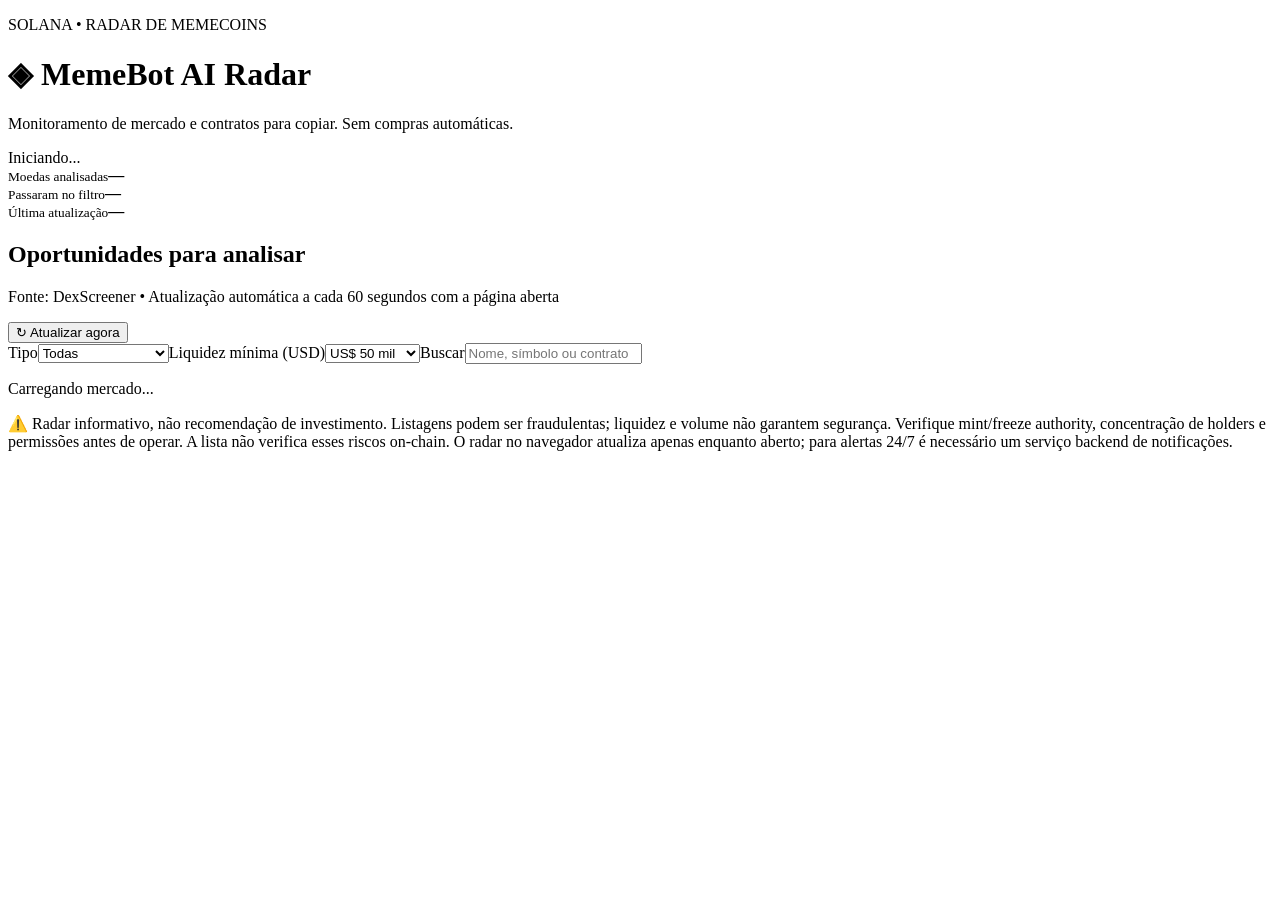
==== radar/index.html @ 2e69ddef "Build mobile Solana memecoin radar with contract copy and live market refresh" ====
<!doctype html><html lang="pt-BR"><head><meta charset="utf-8"><meta name="viewport" content="width=device-width,initial-scale=1"><meta name="theme-color" content="#0b1020"><title>Solana MemeBot AI | Radar</title><link rel="stylesheet" href="radar.css"></head><body><main class="wrap"><header><div><p class="eyebrow">SOLANA • RADAR DE MEMECOINS</p><h1>◈ MemeBot AI <span>Radar</span></h1><p>Monitoramento de mercado e contratos para copiar. Sem compras automáticas.</p></div><div class="status" id="status">Iniciando...</div></header><section class="stats"><article><small>Moedas analisadas</small><strong id="total">—</strong></article><article><small>Passaram no filtro</small><strong id="qualified">—</strong></article><article><small>Última atualização</small><strong id="updated">—</strong></article></section><section class="panel"><div class="toolbar"><div><h2>Oportunidades para analisar</h2><p>Fonte: DexScreener • Atualização automática a cada 60 segundos com a página aberta</p></div><button id="refresh">↻ Atualizar agora</button></div><div class="filters"><label>Tipo<select id="type"><option value="all">Todas</option><option value="new">Novas (até 7 dias)</option><option value="established">Estabelecidas</option></select></label><label>Liquidez mínima (USD)<select id="liquidity"><option value="25000">US$ 25 mil</option><option value="50000" selected>US$ 50 mil</option><option value="100000">US$ 100 mil</option></select></label><label>Buscar<input id="search" placeholder="Nome, símbolo ou contrato"></label></div><p id="notice" class="notice" role="status">Carregando mercado...</p><div id="coins" class="coins"></div></section><footer>⚠️ Radar informativo, não recomendação de investimento. Listagens podem ser fraudulentas; liquidez e volume não garantem segurança. Verifique mint/freeze authority, concentração de holders e permissões antes de operar. A lista não verifica esses riscos on-chain. O radar no navegador atualiza apenas enquanto aberto; para alertas 24/7 é necessário um serviço backend de notificações.</footer></main><script src="radar.js" defer></script></body></html>
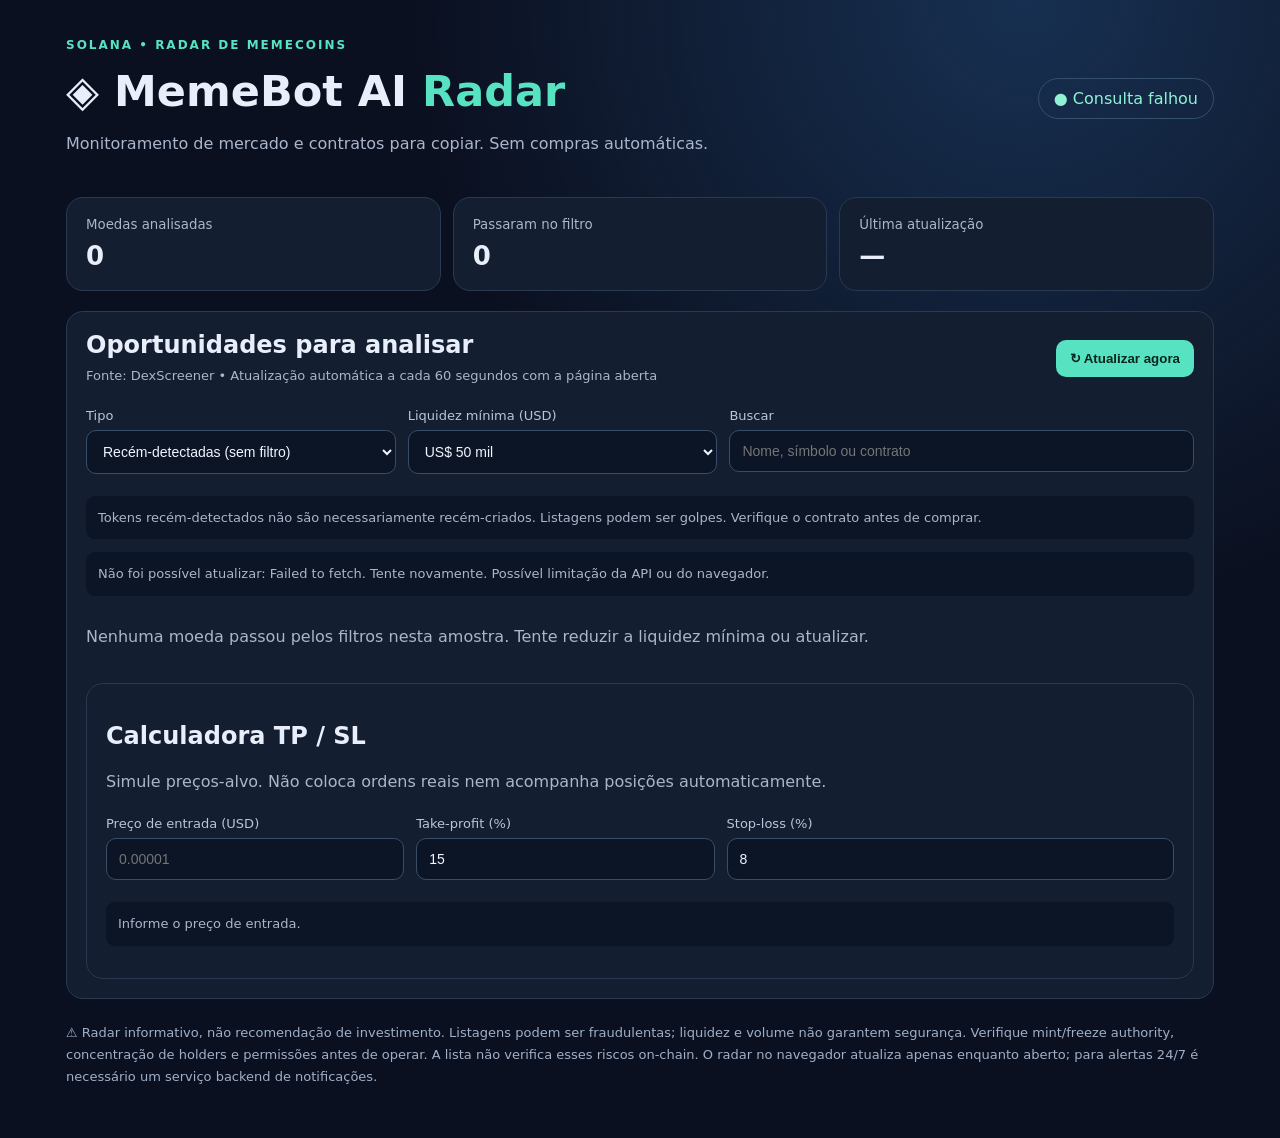
==== commit 434f197a: "Add newly detected tokens view and TP SL price calculator" ====
--- a/radar/index.html
+++ b/radar/index.html
@@ -1 +1 @@
-<!doctype html><html lang="pt-BR"><head><meta charset="utf-8"><meta name="viewport" content="width=device-width,initial-scale=1"><meta name="theme-color" content="#0b1020"><title>Solana MemeBot AI | Radar</title><link rel="stylesheet" href="radar.css"></head><body><main class="wrap"><header><div><p class="eyebrow">SOLANA • RADAR DE MEMECOINS</p><h1>◈ MemeBot AI <span>Radar</span></h1><p>Monitoramento de mercado e contratos para copiar. Sem compras automáticas.</p></div><div class="status" id="status">Iniciando...</div></header><section class="stats"><article><small>Moedas analisadas</small><strong id="total">—</strong></article><article><small>Passaram no filtro</small><strong id="qualified">—</strong></article><article><small>Última atualização</small><strong id="updated">—</strong></article></section><section class="panel"><div class="toolbar"><div><h2>Oportunidades para analisar</h2><p>Fonte: DexScreener • Atualização automática a cada 60 segundos com a página aberta</p></div><button id="refresh">↻ Atualizar agora</button></div><div class="filters"><label>Tipo<select id="type"><option value="all">Todas</option><option value="new">Novas (até 7 dias)</option><option value="established">Estabelecidas</option></select></label><label>Liquidez mínima (USD)<select id="liquidity"><option value="25000">US$ 25 mil</option><option value="50000" selected>US$ 50 mil</option><option value="100000">US$ 100 mil</option></select></label><label>Buscar<input id="search" placeholder="Nome, símbolo ou contrato"></label></div><p id="notice" class="notice" role="status">Carregando mercado...</p><div id="coins" class="coins"></div></section><footer>⚠️ Radar informativo, não recomendação de investimento. Listagens podem ser fraudulentas; liquidez e volume não garantem segurança. Verifique mint/freeze authority, concentração de holders e permissões antes de operar. A lista não verifica esses riscos on-chain. O radar no navegador atualiza apenas enquanto aberto; para alertas 24/7 é necessário um serviço backend de notificações.</footer></main><script src="radar.js" defer></script></body></html>+<!doctype html><html lang="pt-BR"><head><meta charset="utf-8"><meta name="viewport" content="width=device-width,initial-scale=1"><meta name="theme-color" content="#0b1020"><title>Solana MemeBot AI | Radar</title><link rel="stylesheet" href="radar.css"></head><body><main class="wrap"><header><div><p class="eyebrow">SOLANA • RADAR DE MEMECOINS</p><h1>◈ MemeBot AI <span>Radar</span></h1><p>Monitoramento de mercado e contratos para copiar. Sem compras automáticas.</p></div><div class="status" id="status">Iniciando...</div></header><section class="stats"><article><small>Moedas analisadas</small><strong id="total">—</strong></article><article><small>Passaram no filtro</small><strong id="qualified">—</strong></article><article><small>Última atualização</small><strong id="updated">—</strong></article></section><section class="panel"><div class="toolbar"><div><h2>Oportunidades para analisar</h2><p>Fonte: DexScreener • Atualização automática a cada 60 segundos com a página aberta</p></div><button id="refresh">↻ Atualizar agora</button></div><div class="filters"><label>Tipo<select id="type"><option value="latest">Recém-detectadas (sem filtro)</option><option value="all">Todas com filtro</option><option value="new">Novas (até 7 dias)</option><option value="established">Estabelecidas</option></select></label><label>Liquidez mínima (USD)<select id="liquidity"><option value="25000">US$ 25 mil</option><option value="50000" selected>US$ 50 mil</option><option value="100000">US$ 100 mil</option></select></label><label>Buscar<input id="search" placeholder="Nome, símbolo ou contrato"></label></div><p class="notice">Tokens recém-detectados não são necessariamente recém-criados. Listagens podem ser golpes. Verifique o contrato antes de comprar.</p><p id="notice" class="notice" role="status">Carregando mercado...</p><div id="coins" class="coins"></div><section class="panel" style="margin-top:18px"><h2>Calculadora TP / SL</h2><p>Simule preços-alvo. Não coloca ordens reais nem acompanha posições automaticamente.</p><div class="filters"><label>Preço de entrada (USD)<input id="entryPrice" type="number" step="any" min="0" placeholder="0.00001"></label><label>Take-profit (%)<input id="tpPct" type="number" value="15" min="0.1" max="1000" step="0.1"></label><label>Stop-loss (%)<input id="slPct" type="number" value="8" min="0.1" max="99" step="0.1"></label></div><p id="targets" class="notice">Informe o preço de entrada.</p></section></section><footer>⚠️ Radar informativo, não recomendação de investimento. Listagens podem ser fraudulentas; liquidez e volume não garantem segurança. Verifique mint/freeze authority, concentração de holders e permissões antes de operar. A lista não verifica esses riscos on-chain. O radar no navegador atualiza apenas enquanto aberto; para alertas 24/7 é necessário um serviço backend de notificações.</footer></main><script src="radar.js" defer></script></body></html>
--- a/radar/radar.css
+++ b/radar/radar.css
@@ -0,0 +1 @@
+:root{font-family:system-ui,-apple-system,sans-serif;color:#e9eefb;background:#0b1020}*{box-sizing:border-box}body{margin:0;background:radial-gradient(circle at 80% 0,#173051 0,transparent 40%),#0b1020}.wrap{max-width:1180px;margin:auto;padding:24px 16px 50px}header{display:flex;justify-content:space-between;gap:20px;align-items:center;margin-bottom:25px}h1{font-size:clamp(27px,5vw,43px);margin:4px 0}h1 span{color:#57e3c1}.eyebrow{color:#57e3c1;font-size:12px;font-weight:800;letter-spacing:2px}p{color:#aab6cb;line-height:1.5}.status{padding:10px 15px;border:1px solid #34506a;border-radius:40px;color:#91f1d5;white-space:nowrap}.stats{display:grid;grid-template-columns:repeat(3,1fr);gap:12px;margin-bottom:20px}.stats article,.panel{background:#141e31;border:1px solid #293951;border-radius:17px;padding:19px}.stats small{display:block;color:#aab6cb;margin-bottom:9px}.stats strong{font-size:26px}.toolbar{display:flex;justify-content:space-between;align-items:center;gap:15px}.toolbar h2{margin:0}.toolbar p{margin:7px 0 0;font-size:13px}.filters{display:grid;grid-template-columns:1fr 1fr 1.5fr;gap:12px;margin:22px 0}label{font-size:13px;color:#b7c6dc}select,input{display:block;width:100%;margin-top:7px;background:#0c1526;color:#f1f5ff;border:1px solid #3a4d68;border-radius:10px;padding:12px;font-size:14px}button,.link{border:0;border-radius:10px;padding:11px 14px;background:#57e3c1;color:#09241f;font-weight:800;cursor:pointer;text-decoration:none;display:inline-block}button:disabled{opacity:.55;cursor:wait}.notice{padding:12px;border-radius:9px;background:#0c1526;font-size:13px}.coins{display:grid;gap:11px}.coin{border:1px solid #31435b;border-radius:13px;padding:16px;background:#101a2b}.coin-top,.coin-actions,.metrics{display:flex;align-items:center;justify-content:space-between;gap:10px;flex-wrap:wrap}.coin h3{margin:0 0 5px;font-size:18px}.coin small,.metric span{color:#9aabc4}.tag{background:#293b53;padding:5px 8px;border-radius:7px;font-size:12px}.metrics{justify-content:flex-start;margin:15px 0;gap:18px}.metric strong{display:block;margin-top:3px}.contract{font-family:monospace;font-size:12px;overflow-wrap:anywhere;color:#c5d7f1;background:#0b1323;padding:11px;border-radius:8px;margin-bottom:12px}.coin-actions{justify-content:flex-start}.coin-actions .secondary{background:#253a55;color:#e7f0ff}.risk{color:#ffca7a;font-size:12px;margin:12px 0 0}footer{margin-top:23px;font-size:13px;color:#9fb0c8;line-height:1.7}@media(max-width:640px){header,.toolbar{align-items:flex-start;flex-direction:column}.stats{gap:7px}.stats article{padding:12px}.stats strong{font-size:18px}.stats small{font-size:11px}.filters{grid-template-columns:1fr 1fr}.filters label:last-child{grid-column:1/-1}.metrics{gap:14px}.coin-actions button,.coin-actions a{font-size:12px}}
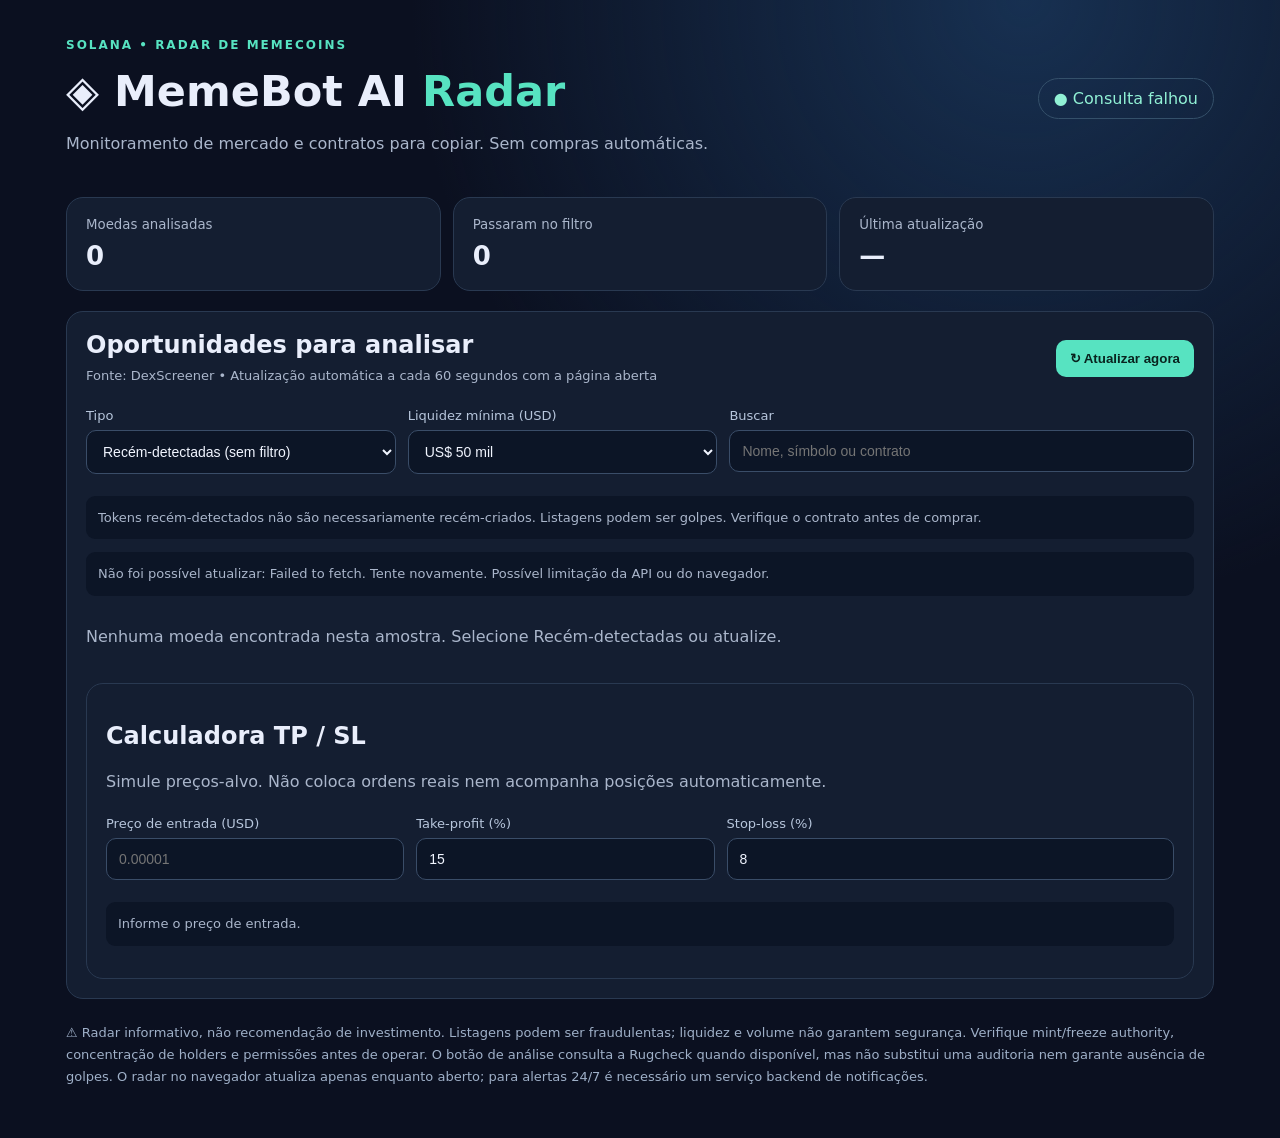
==== commit 120b59f8: "Load risk analysis script and clarify third-party checks" ====
--- a/radar/index.html
+++ b/radar/index.html
@@ -1 +1 @@
-<!doctype html><html lang="pt-BR"><head><meta charset="utf-8"><meta name="viewport" content="width=device-width,initial-scale=1"><meta name="theme-color" content="#0b1020"><title>Solana MemeBot AI | Radar</title><link rel="stylesheet" href="radar.css"></head><body><main class="wrap"><header><div><p class="eyebrow">SOLANA • RADAR DE MEMECOINS</p><h1>◈ MemeBot AI <span>Radar</span></h1><p>Monitoramento de mercado e contratos para copiar. Sem compras automáticas.</p></div><div class="status" id="status">Iniciando...</div></header><section class="stats"><article><small>Moedas analisadas</small><strong id="total">—</strong></article><article><small>Passaram no filtro</small><strong id="qualified">—</strong></article><article><small>Última atualização</small><strong id="updated">—</strong></article></section><section class="panel"><div class="toolbar"><div><h2>Oportunidades para analisar</h2><p>Fonte: DexScreener • Atualização automática a cada 60 segundos com a página aberta</p></div><button id="refresh">↻ Atualizar agora</button></div><div class="filters"><label>Tipo<select id="type"><option value="latest">Recém-detectadas (sem filtro)</option><option value="all">Todas com filtro</option><option value="new">Novas (até 7 dias)</option><option value="established">Estabelecidas</option></select></label><label>Liquidez mínima (USD)<select id="liquidity"><option value="25000">US$ 25 mil</option><option value="50000" selected>US$ 50 mil</option><option value="100000">US$ 100 mil</option></select></label><label>Buscar<input id="search" placeholder="Nome, símbolo ou contrato"></label></div><p class="notice">Tokens recém-detectados não são necessariamente recém-criados. Listagens podem ser golpes. Verifique o contrato antes de comprar.</p><p id="notice" class="notice" role="status">Carregando mercado...</p><div id="coins" class="coins"></div><section class="panel" style="margin-top:18px"><h2>Calculadora TP / SL</h2><p>Simule preços-alvo. Não coloca ordens reais nem acompanha posições automaticamente.</p><div class="filters"><label>Preço de entrada (USD)<input id="entryPrice" type="number" step="any" min="0" placeholder="0.00001"></label><label>Take-profit (%)<input id="tpPct" type="number" value="15" min="0.1" max="1000" step="0.1"></label><label>Stop-loss (%)<input id="slPct" type="number" value="8" min="0.1" max="99" step="0.1"></label></div><p id="targets" class="notice">Informe o preço de entrada.</p></section></section><footer>⚠️ Radar informativo, não recomendação de investimento. Listagens podem ser fraudulentas; liquidez e volume não garantem segurança. Verifique mint/freeze authority, concentração de holders e permissões antes de operar. A lista não verifica esses riscos on-chain. O radar no navegador atualiza apenas enquanto aberto; para alertas 24/7 é necessário um serviço backend de notificações.</footer></main><script src="radar.js" defer></script></body></html>+<!doctype html><html lang="pt-BR"><head><meta charset="utf-8"><meta name="viewport" content="width=device-width,initial-scale=1"><meta name="theme-color" content="#0b1020"><title>Solana MemeBot AI | Radar</title><link rel="stylesheet" href="radar.css"></head><body><main class="wrap"><header><div><p class="eyebrow">SOLANA • RADAR DE MEMECOINS</p><h1>◈ MemeBot AI <span>Radar</span></h1><p>Monitoramento de mercado e contratos para copiar. Sem compras automáticas.</p></div><div class="status" id="status">Iniciando...</div></header><section class="stats"><article><small>Moedas analisadas</small><strong id="total">—</strong></article><article><small>Passaram no filtro</small><strong id="qualified">—</strong></article><article><small>Última atualização</small><strong id="updated">—</strong></article></section><section class="panel"><div class="toolbar"><div><h2>Oportunidades para analisar</h2><p>Fonte: DexScreener • Atualização automática a cada 60 segundos com a página aberta</p></div><button id="refresh">↻ Atualizar agora</button></div><div class="filters"><label>Tipo<select id="type"><option value="latest">Recém-detectadas (sem filtro)</option><option value="all">Todas com filtro</option><option value="new">Novas (até 7 dias)</option><option value="established">Estabelecidas</option></select></label><label>Liquidez mínima (USD)<select id="liquidity"><option value="25000">US$ 25 mil</option><option value="50000" selected>US$ 50 mil</option><option value="100000">US$ 100 mil</option></select></label><label>Buscar<input id="search" placeholder="Nome, símbolo ou contrato"></label></div><p class="notice">Tokens recém-detectados não são necessariamente recém-criados. Listagens podem ser golpes. Verifique o contrato antes de comprar.</p><p id="notice" class="notice" role="status">Carregando mercado...</p><div id="coins" class="coins"></div><section class="panel" style="margin-top:18px"><h2>Calculadora TP / SL</h2><p>Simule preços-alvo. Não coloca ordens reais nem acompanha posições automaticamente.</p><div class="filters"><label>Preço de entrada (USD)<input id="entryPrice" type="number" step="any" min="0" placeholder="0.00001"></label><label>Take-profit (%)<input id="tpPct" type="number" value="15" min="0.1" max="1000" step="0.1"></label><label>Stop-loss (%)<input id="slPct" type="number" value="8" min="0.1" max="99" step="0.1"></label></div><p id="targets" class="notice">Informe o preço de entrada.</p></section></section><footer>⚠️ Radar informativo, não recomendação de investimento. Listagens podem ser fraudulentas; liquidez e volume não garantem segurança. Verifique mint/freeze authority, concentração de holders e permissões antes de operar. O botão de análise consulta a Rugcheck quando disponível, mas não substitui uma auditoria nem garante ausência de golpes. O radar no navegador atualiza apenas enquanto aberto; para alertas 24/7 é necessário um serviço backend de notificações.</footer></main><script src="risk.js" defer></script><script src="radar.js" defer></script></body></html>
